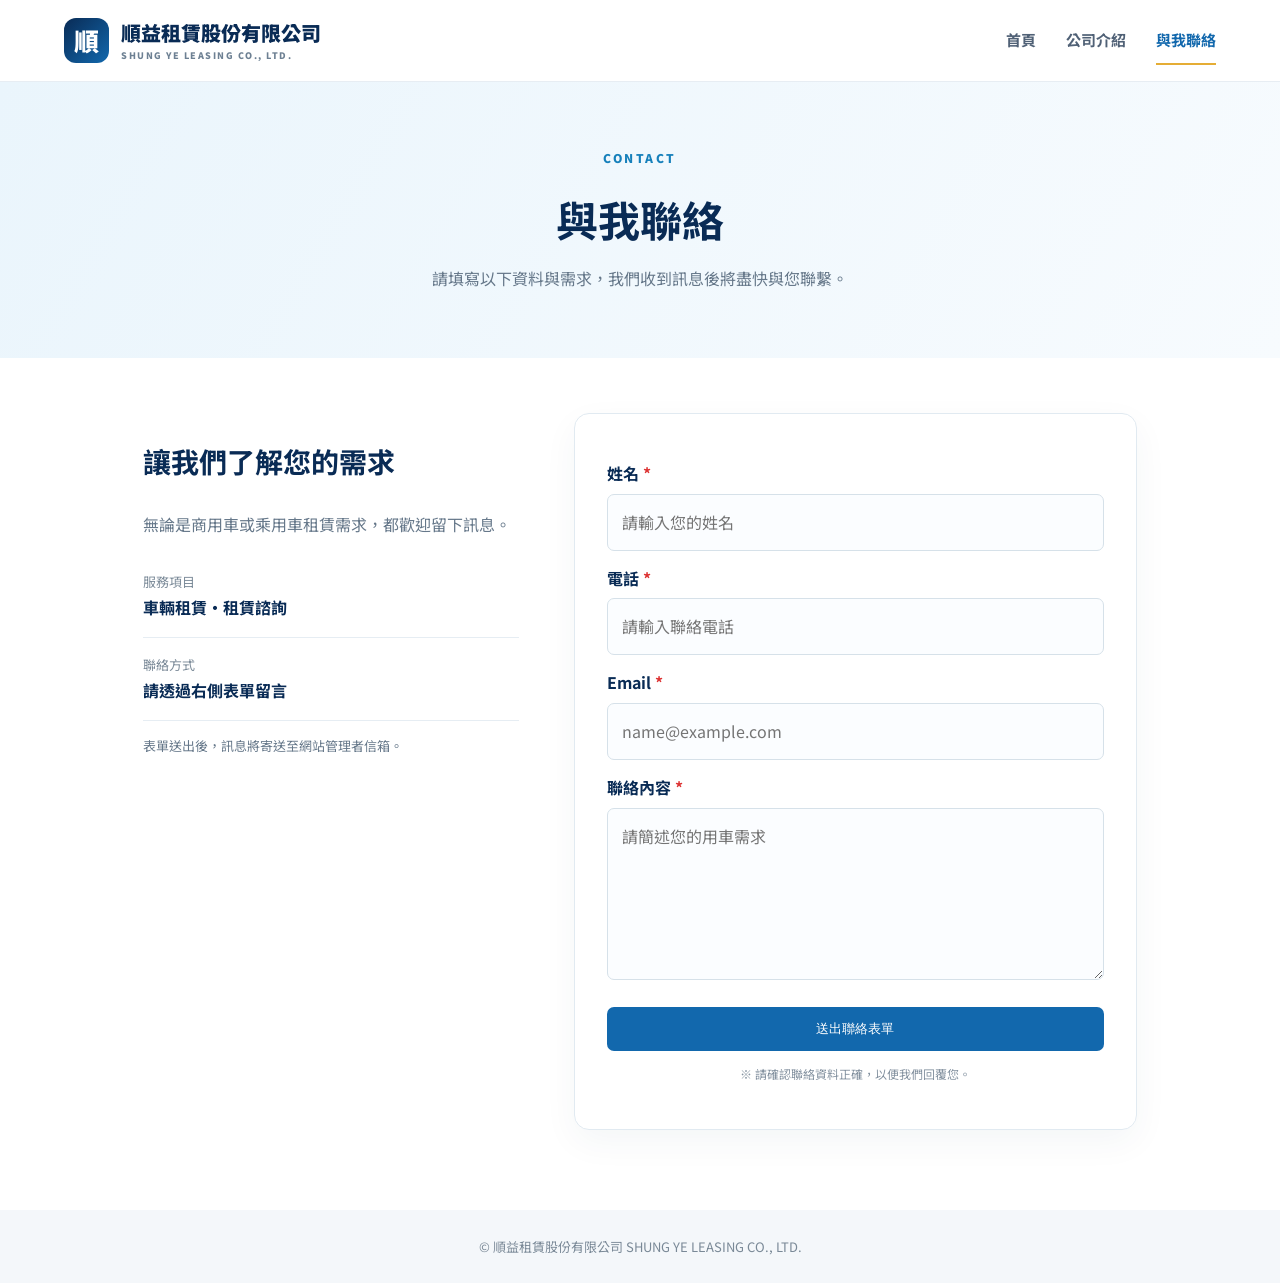
==== contact.html @ 16a39550 "建立順益租賃公司網站" ====
<!doctype html>
<html lang="zh-Hant"><head><meta charset="utf-8"><meta name="viewport" content="width=device-width,initial-scale=1"><title>與我聯絡｜順益租賃股份有限公司</title><link rel="stylesheet" href="style.css"></head>
<body><header class="site-header"><a class="brand" href="index.html"><span class="brand-mark">順</span><span>順益租賃股份有限公司<small>SHUNG YE LEASING CO., LTD.</small></span></a><nav><a href="index.html">首頁</a><a href="about.html">公司介紹</a><a class="active" href="contact.html">與我聯絡</a></nav></header>
<main><section class="page-hero"><p class="eyebrow">CONTACT</p><h1>與我聯絡</h1><p>請填寫以下資料與需求，我們收到訊息後將盡快與您聯繫。</p></section>
<section class="contact-wrap"><div class="contact-info"><h2>讓我們了解您的需求</h2><p>無論是商用車或乘用車租賃需求，都歡迎留下訊息。</p><div class="info-line"><span>服務項目</span><b>車輛租賃・租賃諮詢</b></div><div class="info-line"><span>聯絡方式</span><b>請透過右側表單留言</b></div><p class="small">表單送出後，訊息將寄送至網站管理者信箱。</p></div>
<form class="contact-form" action="https://formsubmit.co/toro200040@gmail.com" method="POST">
<input type="hidden" name="_subject" value="順益租賃網站－客戶聯絡表單">
<input type="hidden" name="_template" value="table">
<input type="hidden" name="_next" value="https://YOUR-GITHUB-USERNAME.github.io/YOUR-REPOSITORY/success.html">
<input type="text" name="_honey" style="display:none">
<label for="name">姓名 <em>*</em></label><input id="name" name="姓名" type="text" placeholder="請輸入您的姓名" required>
<label for="phone">電話 <em>*</em></label><input id="phone" name="電話" type="tel" placeholder="請輸入聯絡電話" required>
<label for="email">Email <em>*</em></label><input id="email" name="email" type="email" placeholder="name@example.com" required>
<label for="message">聯絡內容 <em>*</em></label><textarea id="message" name="聯絡內容" rows="5" placeholder="請簡述您的用車需求" required></textarea>
<button class="button submit" type="submit">送出聯絡表單</button><p class="form-note">※ 請確認聯絡資料正確，以便我們回覆您。</p>
</form></section></main><footer>© 順益租賃股份有限公司 SHUNG YE LEASING CO., LTD.</footer></body></html>
---- style.css ----
@import url('https://fonts.googleapis.com/css2?family=Noto+Sans+TC:wght@400;500;700;900&display=swap');
:root{--navy:#092b55;--blue:#1268ad;--cyan:#eaf5fc;--ink:#243447;--muted:#66788a;--gold:#e5ad35}
*{box-sizing:border-box}body{margin:0;font-family:'Noto Sans TC',sans-serif;color:var(--ink);line-height:1.8;background:#fff}.site-header{height:auto;min-height:82px;padding:14px max(5vw,24px);display:flex;align-items:center;justify-content:space-between;gap:24px;border-bottom:1px solid #e7edf3;background:#fff}.brand{display:flex;align-items:center;gap:12px;text-decoration:none;color:var(--navy);font-weight:900;font-size:20px;line-height:1.25}.brand small{display:block;font-size:9px;letter-spacing:1.5px;color:#6d8093;margin-top:5px}.brand-mark{width:45px;height:45px;border-radius:12px;background:linear-gradient(135deg,var(--navy),var(--blue));color:white;display:grid;place-items:center;font-size:25px}nav{display:flex;gap:30px}nav a{color:#506176;text-decoration:none;font-size:15px;font-weight:700;padding:10px 0}nav a:hover,nav a.active{color:var(--blue);border-bottom:2px solid var(--gold)}.hero{min-height:510px;padding:70px max(7vw,28px);display:grid;grid-template-columns:1fr 1fr;align-items:center;gap:35px;background:linear-gradient(120deg,#f1f8fd,#dceefa)}.eyebrow{color:#1680bb;font-size:12px;font-weight:900;letter-spacing:2.5px;margin:0 0 12px}.hero h1{font-size:clamp(36px,5vw,58px);line-height:1.25;color:var(--navy);margin:0 0 20px}.hero-copy>p:not(.eyebrow){font-size:18px;color:#536b82;max-width:520px;margin-bottom:30px}.button{display:inline-block;background:var(--blue);color:#fff;text-decoration:none;border:0;border-radius:7px;padding:13px 28px;font:700 16px inherit;cursor:pointer;transition:.2s}.button:hover{background:var(--navy);transform:translateY(-2px)}.hero-art{height:320px;position:relative;border-radius:22px;background:linear-gradient(145deg,#fff,#b7d9ef);overflow:hidden;box-shadow:0 18px 50px #174e7920}.hero-art:before{content:"";position:absolute;inset:0;background:linear-gradient(160deg,transparent 48%,#fff9 49%,transparent 51%)}.road{position:absolute;bottom:38px;left:0;right:0;height:75px;background:#243d54;transform:skewY(-5deg)}.road:after{content:"";position:absolute;top:36px;left:0;right:0;border-top:4px dashed #fff}.truck,.car{position:absolute;z-index:2;filter:drop-shadow(0 8px 4px #173b5a40)}.truck{font-size:130px;bottom:74px;left:12%}.car{font-size:92px;bottom:78px;right:10%}.city{position:absolute;top:30px;right:28px;color:#24577e;font-weight:900;font-size:20px}.section{padding:75px max(7vw,28px)}.section-heading{text-align:center;margin-bottom:38px}.section-heading h2,.content h2{color:var(--navy);font-size:30px;margin:0 0 8px}.section-heading>p:last-child{color:var(--muted)}.cards{display:grid;grid-template-columns:repeat(3,1fr);gap:22px}.card{padding:30px;border:1px solid #e2edf5;border-radius:14px;box-shadow:0 8px 25px #174e790b}.card h3{color:var(--navy);margin:10px 0}.card p{color:var(--muted);margin:0}.icon{font-size:36px}.cta{margin:15px max(7vw,28px) 70px;padding:35px 42px;background:var(--navy);border-radius:15px;color:#fff;display:flex;align-items:center;justify-content:space-between;gap:20px}.cta h2{margin:0;font-size:24px}.cta p{margin:5px 0 0;color:#c6d8e8}.button.light{background:#fff;color:var(--navy);white-space:nowrap}.page-hero{text-align:center;padding:65px 24px;background:linear-gradient(120deg,#eaf5fc,#f7fbfe)}.page-hero h1{font-size:42px;color:var(--navy);margin:0 0 8px}.page-hero p:last-child{color:var(--muted);margin:0}.content{max-width:1050px;margin:auto;padding:70px 28px}.two-col{display:grid;grid-template-columns:1.3fr 1fr;gap:60px;align-items:start}.content p{color:#5c6e80}.values{padding:28px 32px;border-radius:14px;background:#f0f7fc;border-left:4px solid var(--gold)}.values h3{color:var(--navy);margin-top:0}.values b{color:var(--blue)}.contact-wrap{max-width:1050px;margin:55px auto 80px;padding:0 28px;display:grid;grid-template-columns:.8fr 1.2fr;gap:55px}.contact-info h2{color:var(--navy);font-size:28px}.contact-info>p{color:var(--muted)}.info-line{padding:15px 0;border-bottom:1px solid #e6edf3}.info-line span{display:block;font-size:13px;color:#7c8b99}.info-line b{color:var(--navy)}.small{font-size:13px}.contact-form{padding:32px;border:1px solid #e1eaf1;border-radius:15px;box-shadow:0 12px 35px #163e5b0c}.contact-form label{display:block;font-weight:700;color:var(--navy);margin:13px 0 6px}.contact-form em{color:#d33;font-style:normal}.contact-form input,.contact-form textarea{width:100%;padding:13px 14px;border:1px solid #d6e1e9;border-radius:7px;font:inherit;background:#fbfdff}.contact-form input:focus,.contact-form textarea:focus{outline:2px solid #b6d9f1;border-color:var(--blue)}.contact-form textarea{resize:vertical}.submit{width:100%;margin-top:20px}.form-note{font-size:12px;color:#8492a0;text-align:center}.success{min-height:100vh;display:grid;place-items:center;background:#eff7fc;padding:24px}.success-box{text-align:center;background:#fff;padding:55px 40px;border-radius:18px;box-shadow:0 15px 45px #123c5c15;max-width:520px}.success-icon{width:65px;height:65px;border-radius:50%;display:grid;place-items:center;margin:auto;background:#e4f6ec;color:#16834b;font-size:35px}.success h1{color:var(--navy)}footer{text-align:center;padding:25px;background:#f4f7fa;color:#7a8997;font-size:13px}
@media(max-width:760px){.site-header{align-items:flex-start;flex-direction:column}.brand{font-size:17px}nav{gap:22px;width:100%}.hero{grid-template-columns:1fr;padding-top:55px}.hero-art{height:240px}.truck{font-size:95px}.car{font-size:70px}.cards,.two-col,.contact-wrap{grid-template-columns:1fr}.cta{margin:10px 20px 45px;padding:28px;align-items:flex-start;flex-direction:column}.page-hero h1{font-size:34px}.contact-wrap{margin-top:35px}.contact-form{padding:23px}}
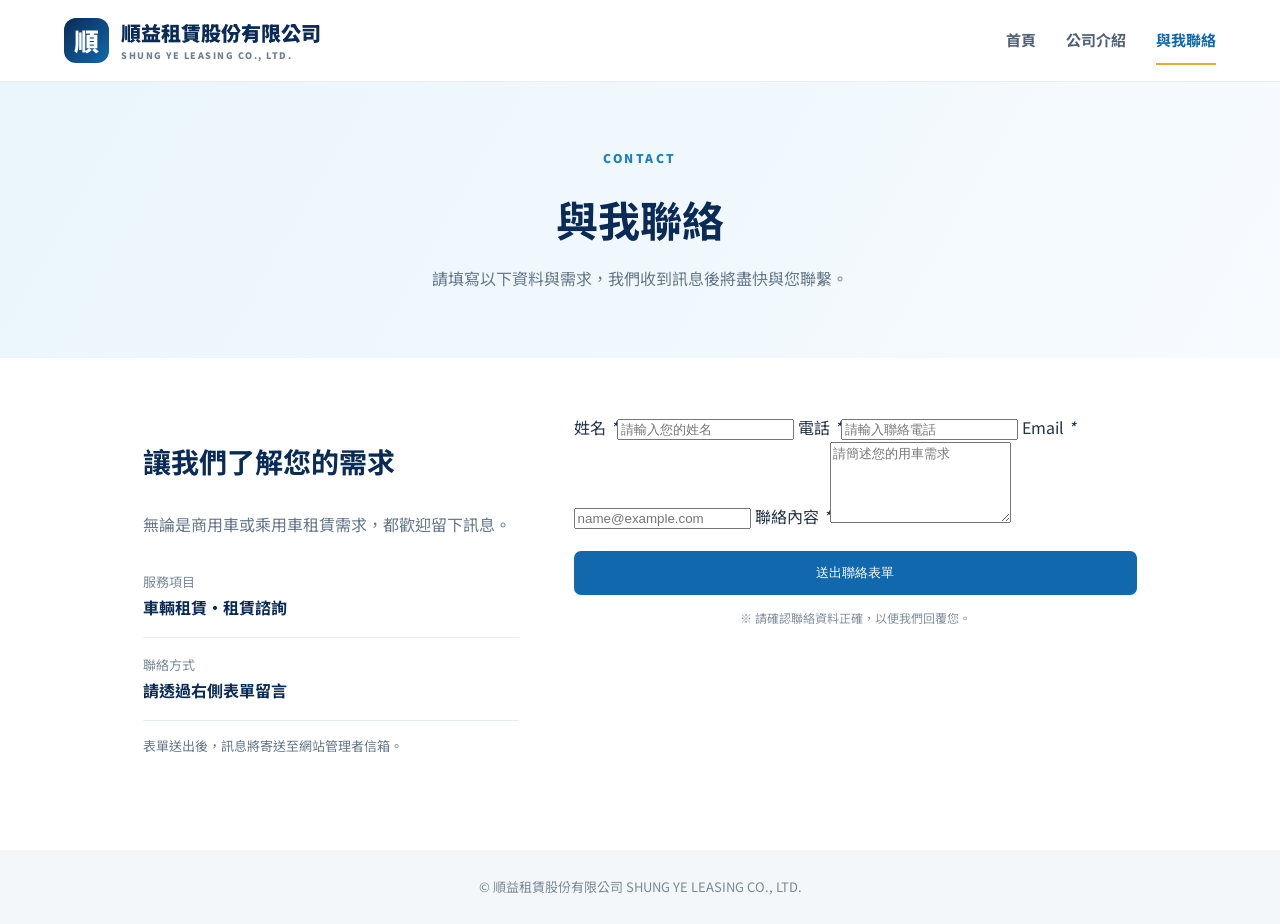
==== commit 57c8c430: "Update contact.html" ====
--- a/contact.html
+++ b/contact.html
@@ -3,7 +3,7 @@
 <body><header class="site-header"><a class="brand" href="index.html"><span class="brand-mark">順</span><span>順益租賃股份有限公司<small>SHUNG YE LEASING CO., LTD.</small></span></a><nav><a href="index.html">首頁</a><a href="about.html">公司介紹</a><a class="active" href="contact.html">與我聯絡</a></nav></header>
 <main><section class="page-hero"><p class="eyebrow">CONTACT</p><h1>與我聯絡</h1><p>請填寫以下資料與需求，我們收到訊息後將盡快與您聯繫。</p></section>
 <section class="contact-wrap"><div class="contact-info"><h2>讓我們了解您的需求</h2><p>無論是商用車或乘用車租賃需求，都歡迎留下訊息。</p><div class="info-line"><span>服務項目</span><b>車輛租賃・租賃諮詢</b></div><div class="info-line"><span>聯絡方式</span><b>請透過右側表單留言</b></div><p class="small">表單送出後，訊息將寄送至網站管理者信箱。</p></div>
-<form class="contact-form" action="https://formsubmit.co/toro200040@gmail.com" method="POST">
+<form action="https://formspree.io/f/mnpprnez" method="POST">
 <input type="hidden" name="_subject" value="順益租賃網站－客戶聯絡表單">
 <input type="hidden" name="_template" value="table">
 <input type="hidden" name="_next" value="https://YOUR-GITHUB-USERNAME.github.io/YOUR-REPOSITORY/success.html">
@@ -13,4 +13,4 @@
 <label for="email">Email <em>*</em></label><input id="email" name="email" type="email" placeholder="name@example.com" required>
 <label for="message">聯絡內容 <em>*</em></label><textarea id="message" name="聯絡內容" rows="5" placeholder="請簡述您的用車需求" required></textarea>
 <button class="button submit" type="submit">送出聯絡表單</button><p class="form-note">※ 請確認聯絡資料正確，以便我們回覆您。</p>
-</form></section></main><footer>© 順益租賃股份有限公司 SHUNG YE LEASING CO., LTD.</footer></body></html>+</form></section></main><footer>© 順益租賃股份有限公司 SHUNG YE LEASING CO., LTD.</footer></body></html>
